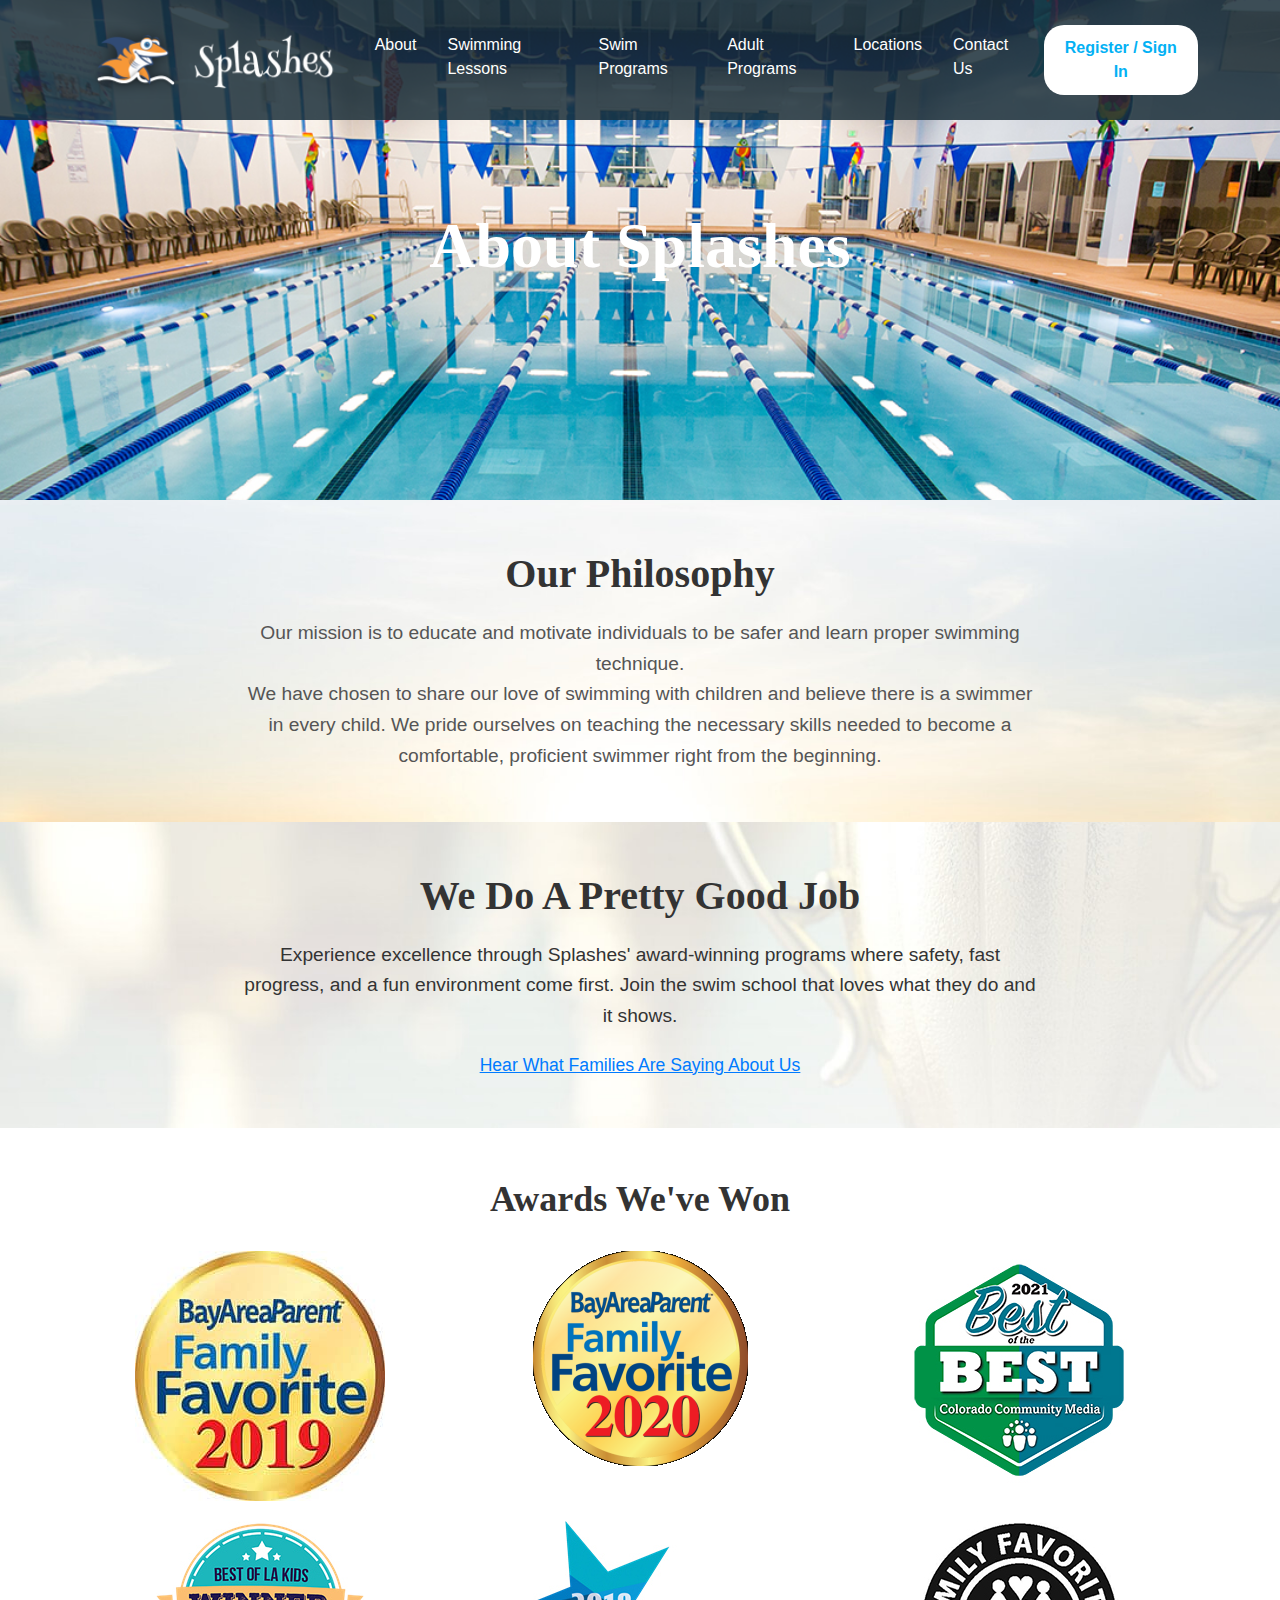
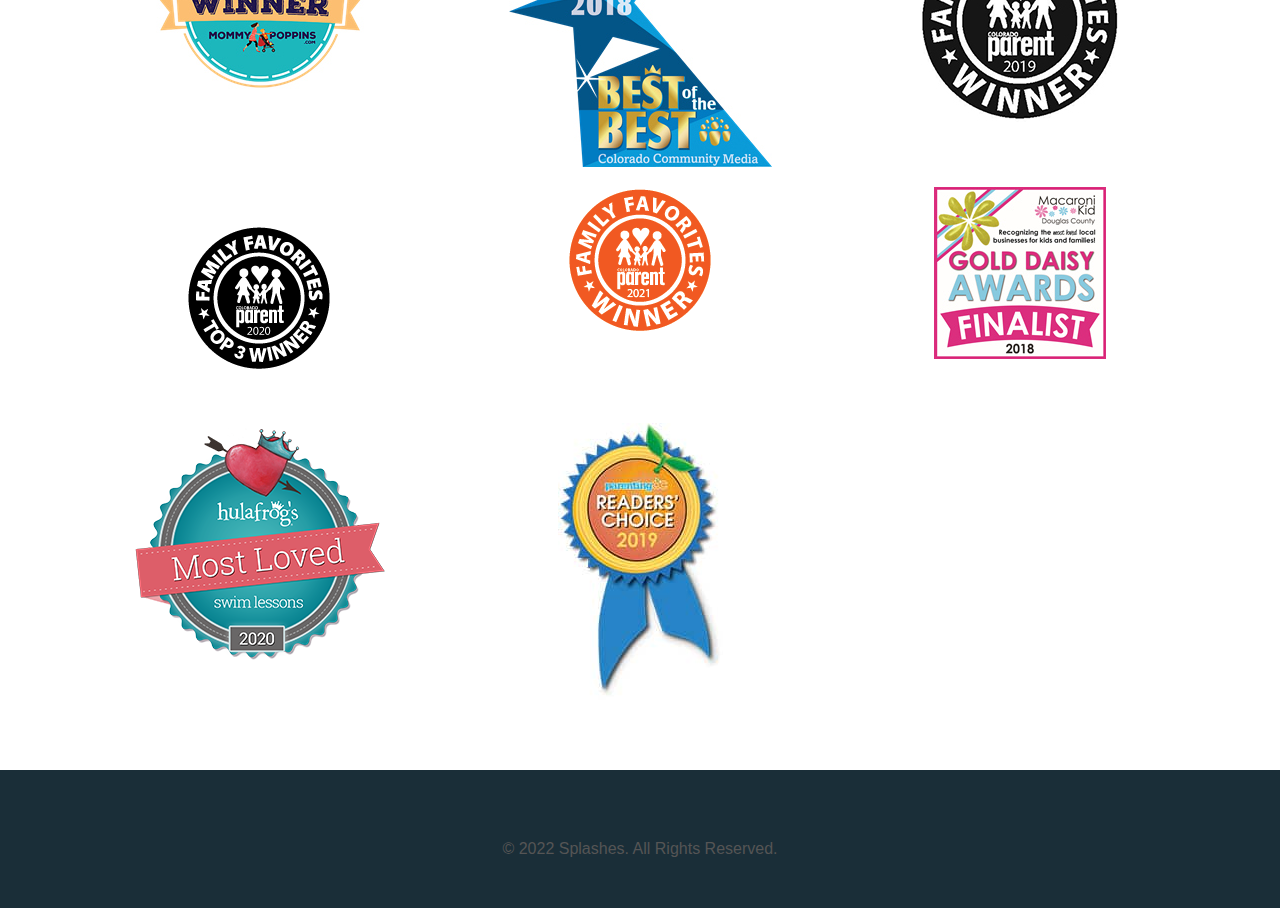
==== about.html @ c468d1c1 "about.html done - Priya" ====
<!DOCTYPE html>
<html lang="en">
<head>
    <meta charset="UTF-8">
    <meta name="viewport" content="width=device-width, initial-scale=1.0">
    <title>Splashes Swim School</title>
    <link href="https://cdn.jsdelivr.net/npm/bootstrap@5.1.3/dist/css/bootstrap.min.css" rel="stylesheet">
    <link href="style.css" rel="stylesheet">
</head>
<body>

    <!-- Navbar -->
    <nav class="navbar navbar-expand-lg navbar-dark">
        <div class="container">
            <a class="navbar-brand" href="#">
                <img src="images/logo-small.png" alt="Splashes Logo">
            </a>
            <button class="navbar-toggler" type="button" data-bs-toggle="collapse" data-bs-target="#navbarNav" aria-controls="navbarNav" aria-expanded="false" aria-label="Toggle navigation">
                <span class="navbar-toggler-icon"></span>
            </button>
            <div class="collapse navbar-collapse" id="navbarNav">
                <ul class="navbar-nav ms-auto">
                    <li class="nav-item">
                        <a class="nav-link" href="#">About</a>
                    </li>
                    <li class="nav-item">
                        <a class="nav-link" href="#">Swimming Lessons</a>
                    </li>
                    <li class="nav-item">
                        <a class="nav-link" href="#">Swim Programs</a>
                    </li>
                    <li class="nav-item">
                        <a class="nav-link" href="#">Adult Programs</a>
                    </li>
                    <li class="nav-item">
                        <a class="nav-link" href="#">Locations</a>
                    </li>
                    <li class="nav-item">
                        <a class="nav-link" href="#">Contact Us</a>
                    </li>
                    <li class="nav-item">
                        <a class="btn btn-register" href="#">Register / Sign In</a>
                    </li>
                </ul>
            </div>
        </div>
    </nav>

    <!-- About Section -->
 <!-- Hero Section -->
 <section class="hero-section">
    <div class="hero-image">
        <div class="hero-text">
            <h1>About Splashes</h1>
        </div>
    </div>
</section>

<!-- Philosophy Section -->
<section class="philosophy-section text-center">
    <div class="container">
        <h2>Our Philosophy</h2>
        <p>Our mission is to educate and motivate individuals to be safer and learn proper swimming technique.</p>
        <p>We have chosen to share our love of swimming with children and believe there is a swimmer in every child. We pride ourselves on teaching the necessary skills needed to become a comfortable, proficient swimmer right from the beginning.</p>
    </div>
</section>

<!-- Job Section -->
<section class="job-section text-center">
    <div class="container">
        <h2>We Do A Pretty Good Job</h2>
        <p>Experience excellence through Splashes' award-winning programs where safety, fast progress, and a fun environment come first. Join the swim school that loves what they do and it shows.</p>
        <a href="#" class="link">Hear What Families Are Saying About Us</a>
    </div>
</section>


<!-- Awards Section -->
<section class="awards-section">
    <div class="container">
        <h2 class="text-center">Awards We've Won</h2>
        <div class="row text-center">
            <!-- Award Image 1 -->
            <div class="col-md-4 col-sm-12">
                <img src="images/awards/bay-area-parent-2019.jpeg" alt="Award 1" class="img-fluid">
            </div>
            <!-- Award Image 2 -->
            <div class="col-md-4 col-sm-12">
                <img src="images/awards/bay-area-parent-gold2020.png" alt="Award 2" class="img-fluid">
            </div>
            <!-- Award Image 3 -->
            <div class="col-md-4 col-sm-12">
                <img src="images/awards/best-colorado-community-media-2021.jpeg" alt="Award 3" class="img-fluid">
            </div>
            <!-- Award Image 4 -->
            <div class="col-md-4 col-sm-12">
                <img src="images/awards/best-of-la-kids-winner.jpeg" alt="Award 4" class="img-fluid">
            </div>
            <!-- Award Image 5 -->
            <div class="col-md-4 col-sm-12">
                <img src="images/awards/best-of-the-best-2018.jpeg" alt="Award 5" class="img-fluid">
            </div>
            <!-- Award Image 6 -->
            <div class="col-md-4 col-sm-12">
                <img src="images/awards/colorado-parenting-family-fav2019.jpeg" alt="Award 6" class="img-fluid">
            </div>
            <!-- Award Image 7 -->
            <div class="col-md-4 col-sm-12">
                <img src="images/awards/colorado-parenting-family-fav2020.png" alt="Award 7" class="img-fluid">
            </div>
            <!-- Award Image 8 -->
            <div class="col-md-4 col-sm-12">
                <img src="images/awards/colorado-parenting-family-fav2021.png" alt="Award 8" class="img-fluid">
            </div>
            <!-- Award Image 9 -->
            <div class="col-md-4 col-sm-12">
                <img src="images/awards/gold-daisy-award-finalist-2018.jpeg" alt="Award 9" class="img-fluid">
            </div>
            <!-- Award Image 10 -->
            <div class="col-md-4 col-sm-12">
                <img src="images/awards/mla-swim-lessons-winner-2020-250x250.png" alt="Award 10" class="img-fluid">
            </div>
            <!-- Award Image 11 -->
            <div class="col-md-4 col-sm-12">
                <img src="images/awards/website-parenting-oc-2019.jpeg" alt="Award 11" class="img-fluid">
            </div>
        </div>
    </div>
</section>

    <!-- Footer -->
    <footer class="footer">
        <div class="container text-center">
            <div class="social-icons">
                <a href="#"><i class="fab fa-facebook"></i></a>
                <a href="#"><i class="fab fa-twitter"></i></a>
                <a href="#"><i class="fab fa-instagram"></i></a>
            </div>
            <p>© 2022 Splashes. All Rights Reserved.</p>
        </div>
    </footer>

    <script src="https://code.jquery.com/jquery-3.6.0.min.js"></script>
    <script src="https://stackpath.bootstrapcdn.com/bootstrap/4.3.1/js/bootstrap.bundle.min.js"></script>
    <script src="https://cdn.jsdelivr.net/npm/bootstrap@5.1.3/dist/js/bootstrap.bundle.min.js"></script>
</body>
</html>
---- style.css ----
/* Custom Style from the UI Style Guide */
body {
    font-family: 'Open Sans', sans-serif;
    background-color: white;
}

.navbar {
    background-color: rgba(26, 46, 56, 0.85); /* Transparent effect */
    z-index: 10;
    padding: 15px;
    position: absolute; /* Make navbar appear over the hero image */
    width: 100%;
    top: 0;
}

.navbar-brand img {
    max-height: 80px;
}

.navbar-nav .nav-link {
    color: white !important;
    font-weight: 500;
    margin-right: 15px;
}

.navbar-nav .nav-link:hover {
    color: #03B1F4 !important; /* Matches button hover color */
}

.btn-register {
    background-color: white;
    color: #03B1F4;
    border-radius: 20px;
    font-weight: 600;
    padding: 10px 20px;
}

.btn-register:hover {
    background-color: #03B1F4;
    color: white;
}

.btn-primary:hover {
    background-color: #03B1F4;
    color: white;
}

.hero {
    background: url('images/home.jpeg') no-repeat center center;
    background-size: cover;
    color: white;
    height: 100vh; /* Full-screen hero section */
    padding: 150px 0;
    text-align: center;
    position: relative;
}

.hero h1 {
    margin-top: 20%;
    font-family: 'Bodoni Moda', serif;
    font-size: 4rem;
    font-weight: bold;
    text-shadow: 2px 2px 5px rgba(0, 0, 0, 0.7);
}

.hero .btn {
    margin: 20px;
    border-radius: 30px;
    font-size: 1.2rem;
    padding: 10px 30px;
}

.btn-primary {
    background-color: white;
    color: #03B1F4; /* Light blue text */
    transition: background-color 0.3s ease, color 0.3s ease;
    border: 0;
}

.features-section {
    margin-top: 5%;
    background: url('images/home-hands-on-teaching.jpeg') no-repeat center center; /* Add your image path here */
    background-size: cover; /* Ensures the image covers the entire section */
    padding: 100px 0; /* Adjust padding as needed for spacing */
    position: relative;
}

.text-overlay {
    padding: 40px;
    max-width: 800px; /* Limit the width of the text section */
    margin: 0 auto; /* Center the text block horizontally */
    border-radius: 10px; /* Optional: adds rounded corners to the text background */
}

.text-overlay h2 {
    font-family: 'Bodoni Moda', serif;
    font-size: 48px;
    font-weight: bold;
    margin-bottom: 20px;
}

.locations-section h2 {
    margin-top: 20%;
}

.text-overlay h3 {
    font-family: 'Bodoni Moda', serif;
    font-size: 30px;
    font-weight: bold;
    margin-bottom: 20px;
}

.text-overlay ul {
    list-style-type: none;
    padding-left: 0;
    margin-bottom: 20px;
}

.text-overlay ul li {
    margin-bottom: 10px;
}

.text-overlay ul li a {
    color: #03B1F4; /* Light blue link color */
    text-decoration: underline;
}

.btn-primary {
    background-color: #03B1F4;
    color: white;
    border: none;
    border-radius: 20px;
    padding: 10px 20px;
}

.btn-primary:hover {
    background-color: #0278D4;
}


.locations-section {
    position: relative;
    width: 100%;
    height: 700px; /* Adjust as needed */
    background: url('images/home-our-locations-bg.jpeg') no-repeat center center; /* Pool image as background */
    background-size: cover;
    color: white
}

/* Map overlay */
.map-overlay {
    position: absolute;
    width: 100%;
    top: 0;
    left: 35%;
    bottom: 0;
    background: url('images/home-our-locations-map.png') no-repeat center center; /* Map image as overlay */
    background-size: contain;
    z-index: 1; /* Ensure the map is above the pool image */
}

.awards-section {
    padding: 50px 0;
}

.awards-section h2 {
    font-family: 'Bodoni Moda', serif;
    font-size: 36px;
    margin-bottom: 30px;
}

.awards-section .img-fluid {
    max-width: 100%;
    height: auto;
    margin-bottom: 20px;
}

.footer {
    background-color: #1A2E38;
    color: white;
    padding: 30px 0;
}

.social-icons a {
    color: white;
    margin: 0 10px;
    font-size: 24px;
}

.text-align {
    position: absolute;
    text-align: center;
}

.register-section {
     margin-top: 2%;
}

.register-section .container {
    flex-direction: column;
    align-items: center;
    margin-right: 15%;
}

/* Hamburger Menu */
@media (max-width: 768px) {

    .features-section {
        background: white; /* Change to white background */
    }

    .text-overlay {
        max-width: 100%; /* Allow the text overlay to take full width on smaller screens */
        padding: 20px;
    }

    .text-overlay h2 {
        font-size: 36px;
    }
    .hero h1 {
        font-size: 2.5rem; /* Scale down the font size */        
        line-height: 1.2; /* Ensure line-height keeps text within the section */
    }
    .map-overlay {
        display: none; /* Hides the map image */
    }
}

@media (min-width: 768px) {
    .register-section {
        margin-left: 10%;
        margin-top: 2%;
    }
    .text-overlay {
        margin-right: 60%;
    }
}


/*About*/
body {
    font-family: 'Arial', sans-serif;
    margin: 0;
    padding: 0;
    box-sizing: border-box;
}

h1, h2 {
    font-family: 'Georgia', serif;
    font-weight: bold;
    color: #333;
}

p {
    color: #555;
    line-height: 1.6;
}

a {
    color: #007bff;
    text-decoration: none;
}

a:hover {
    text-decoration: underline;
}

/* Hero Section */
.hero-section {
    position: relative;
}

.hero-image {
    background-image: url('images/about-us-hero.jpeg'); /* Replace with the image of the pool */
    height: 500px;
    background-position: center;
    background-size: cover;
    position: relative;
}

.hero-text {
    position: absolute;
    top: 50%;
    left: 50%;
    transform: translate(-50%, -50%);
    color: white;
    text-align: center;
}

.hero-text h1 {
    font-size: 4rem;
    font-weight: bold;
    color: white;
}

/* Philosophy Section */
.philosophy-section {
    /*background: linear-gradient(to bottom, rgba(255,255,255,0), rgba(255,255,255,1)), url('images/about-our-philosophy-bg.jpeg');*/
    background:url('images/about-our-philosophy-bg.jpeg');
    background-size: cover;
    background-position: center;
    padding: 50px 20px;
}

.philosophy-section h2 {
    font-size: 2.5rem;
    margin-bottom: 20px;
}

.philosophy-section p {
    font-size: 1.2rem;
    max-width: 800px;
    margin: 0 auto;
}

/* Job Section */
.job-section {
    background: url('images/about-we-do-a-pretty-good-job-bg.jpeg');
    background-size: cover;
    background-position: center;
    padding: 50px 20px;
}

.job-section h2 {
    font-size: 2.5rem;
    margin-bottom: 20px;
}

.job-section p {
    font-size: 1.2rem;
    max-width: 800px;
    margin: 0 auto;
    color: #333;
}

.job-section .link {
    display: inline-block;
    margin-top: 20px;
    font-size: 1.1rem;
    color: #007bff;
    text-decoration: underline;
}

.job-section .link:hover {
    text-decoration: underline;
}
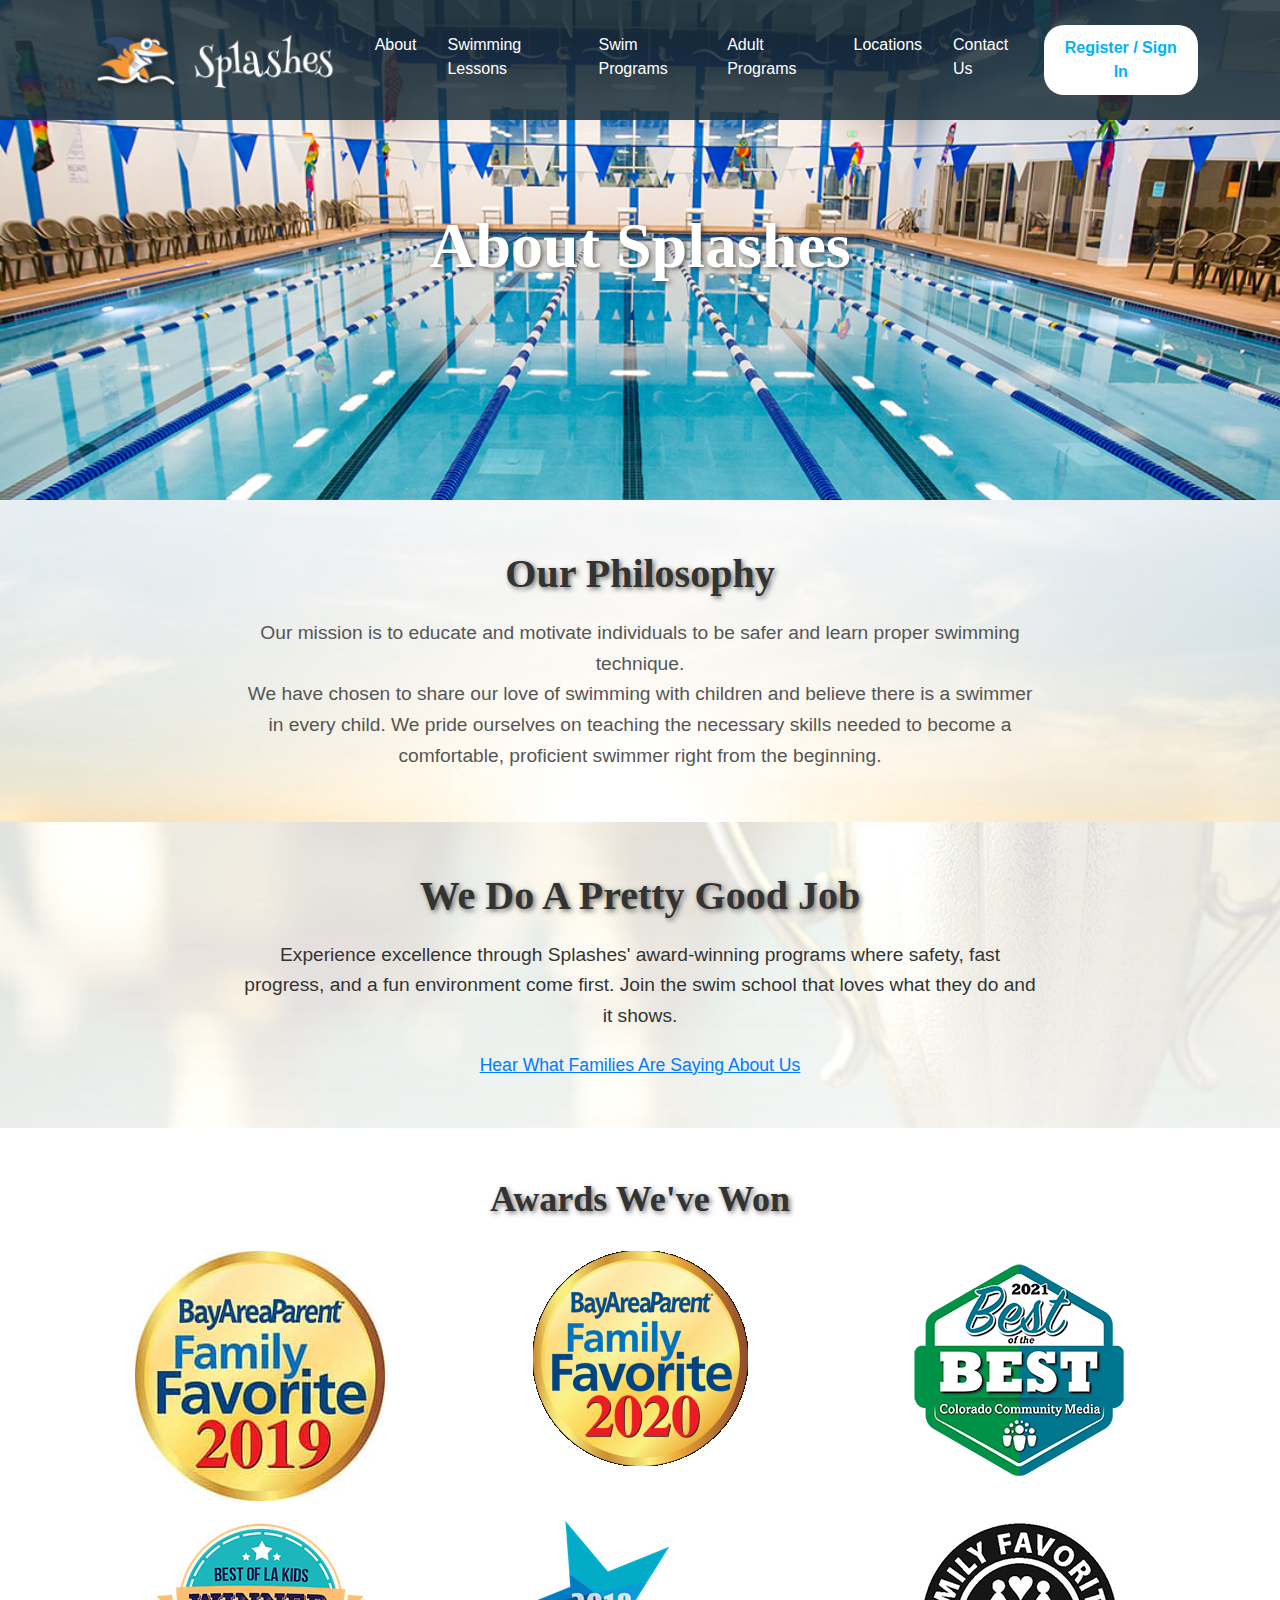
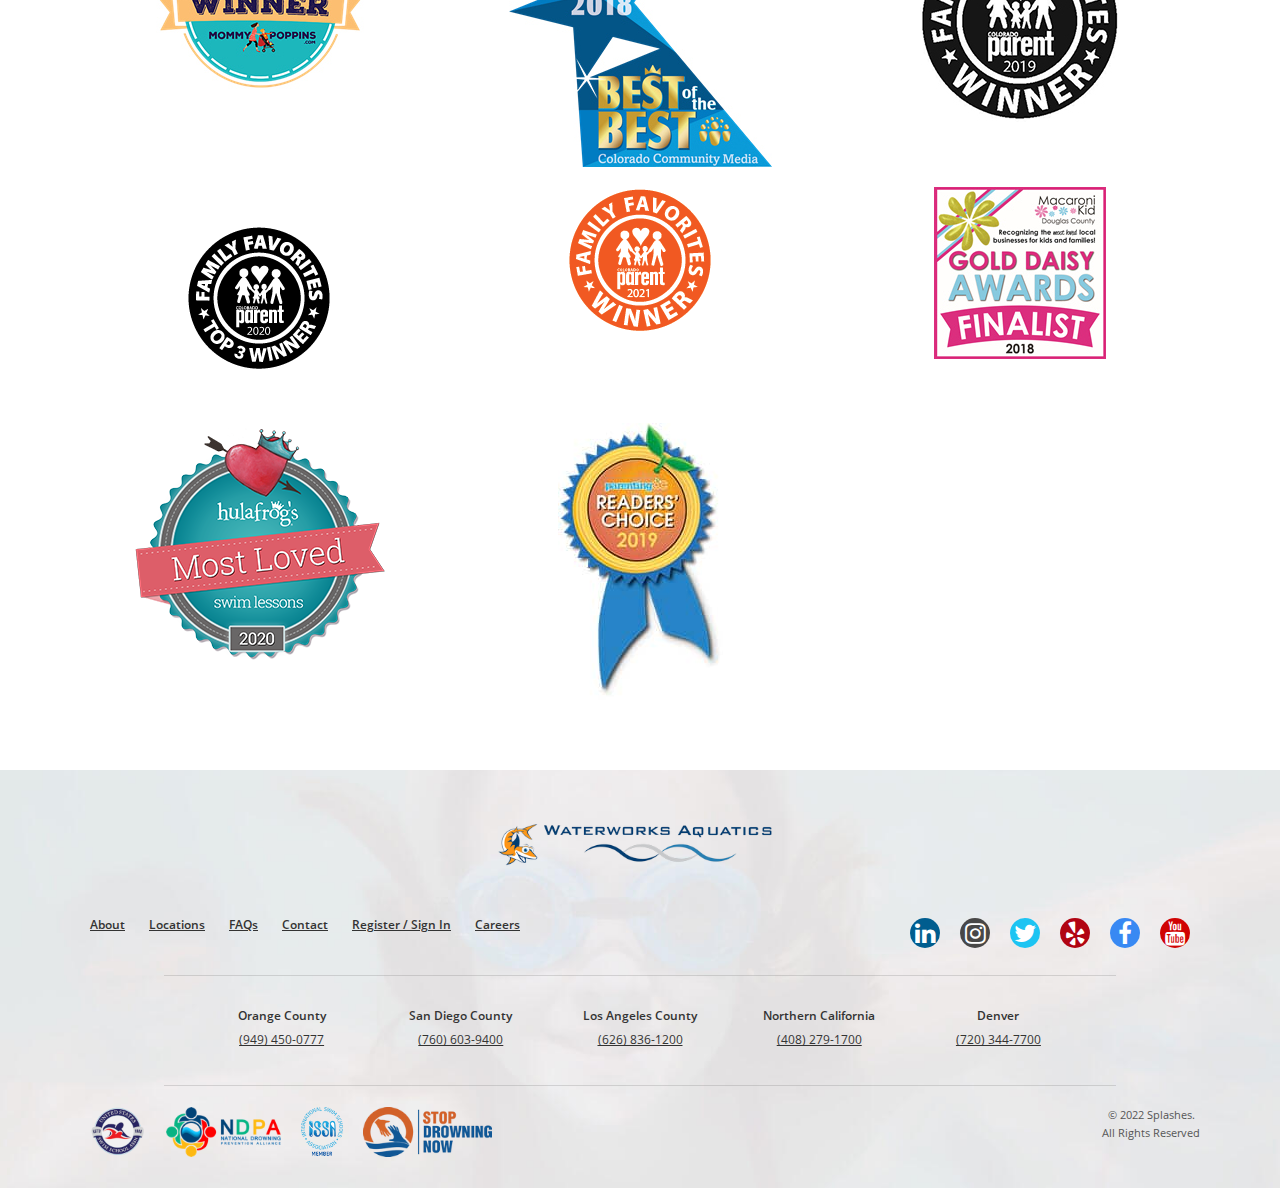
==== commit 24fc2292: "What I added: 1. footer has been done. 2." ====
--- a/about.html
+++ b/about.html
@@ -5,6 +5,7 @@
     <meta name="viewport" content="width=device-width, initial-scale=1.0">
     <title>Splashes Swim School</title>
     <link href="https://cdn.jsdelivr.net/npm/bootstrap@5.1.3/dist/css/bootstrap.min.css" rel="stylesheet">
+    <link rel="stylesheet" href="https://cdnjs.cloudflare.com/ajax/libs/font-awesome/4.7.0/css/font-awesome.min.css">
     <link href="style.css" rel="stylesheet">
 </head>
 <body>
@@ -12,7 +13,7 @@
     <!-- Navbar -->
     <nav class="navbar navbar-expand-lg navbar-dark">
         <div class="container">
-            <a class="navbar-brand" href="#">
+            <a class="navbar-brand" href="index.html">
                 <img src="images/logo-small.png" alt="Splashes Logo">
             </a>
             <button class="navbar-toggler" type="button" data-bs-toggle="collapse" data-bs-target="#navbarNav" aria-controls="navbarNav" aria-expanded="false" aria-label="Toggle navigation">
@@ -21,25 +22,25 @@
             <div class="collapse navbar-collapse" id="navbarNav">
                 <ul class="navbar-nav ms-auto">
                     <li class="nav-item">
-                        <a class="nav-link" href="#">About</a>
+                        <a class="nav-link" href="about.html">About</a>
                     </li>
                     <li class="nav-item">
                         <a class="nav-link" href="#">Swimming Lessons</a>
                     </li>
                     <li class="nav-item">
-                        <a class="nav-link" href="#">Swim Programs</a>
-                    </li>
-                    <li class="nav-item">
-                        <a class="nav-link" href="#">Adult Programs</a>
+                        <a class="nav-link" href="swimprograms.html">Swim Programs</a>
+                    </li>
+                    <li class="nav-item">
+                        <a class="nav-link" href="adultprograms.html">Adult Programs</a>
                     </li>
                     <li class="nav-item">
                         <a class="nav-link" href="#">Locations</a>
                     </li>
                     <li class="nav-item">
-                        <a class="nav-link" href="#">Contact Us</a>
-                    </li>
-                    <li class="nav-item">
-                        <a class="btn btn-register" href="#">Register / Sign In</a>
+                        <a class="nav-link" href="contactus.html">Contact Us</a>
+                    </li>
+                    <li class="nav-item">
+                        <a class="btn btn-register" href="signin.html">Register / Sign In</a>
                     </li>
                 </ul>
             </div>
@@ -129,15 +130,78 @@
 </section>
 
     <!-- Footer -->
+    <!-- Footer -->
     <footer class="footer">
-        <div class="container text-center">
-            <div class="social-icons">
-                <a href="#"><i class="fab fa-facebook"></i></a>
-                <a href="#"><i class="fab fa-twitter"></i></a>
-                <a href="#"><i class="fab fa-instagram"></i></a>
-            </div>
-            <p>© 2022 Splashes. All Rights Reserved.</p>
-        </div>
+
+        <div class="footer-content">
+            <div class="logo-container">
+                <img src="images/footer-logo-wave-small.png" alt="Splashes logo" class="footer-logo">
+            </div>
+            
+            <div class="nav-social-container">
+                <nav class="footer-nav">
+                    <a href="about.html">About</a>
+                    <a href="#">Locations</a>
+                    <a href="#">FAQs</a>
+                    <a href="contactus.html">Contact</a>
+                    <a href="signin.html">Register / Sign In</a>
+                    <a href="#">Careers</a>
+                </nav>
+                
+                <div class="social-icons">
+                    <a href="#" class="social-icon linkedin"><i class="fa fa-linkedin"></i></a>
+                    <a href="#" class="social-icon instagram"><i class="fa fa-instagram"></i></a>
+                    <a href="#" class="social-icon twitter"><i class="fa fa-twitter"></i></a>
+                    <a href="#" class="social-icon yelp"><i class="fa fa-yelp"></i></a>
+                    <a href="#" class="social-icon facebook"><i class="fa fa-facebook"></i></a>
+                    <a href="#" class="social-icon youtube"><i class="fa fa-youtube"></i></a>
+                </div>
+            </div>
+            
+            <hr class="divider">
+    
+            <div class="locations-wrapper">
+                <div class="locations">
+                    <div class="location">
+                        <p class="loca">Orange County</p>
+                        <p class="cellNum">(949) 450-0777</p>
+                    </div>
+                    <div class="location">
+                        <p class="loca">San Diego County</p>
+                        <p class="cellNum">(760) 603-9400</p>
+                    </div>
+                    <div class="location">
+                        <p class="loca">Los Angeles County</p>
+                        <p class="cellNum">(626) 836-1200</p>
+                    </div>
+                    <div class="location">
+                        <p class="loca">Northern California</p>
+                        <p class="cellNum">(408) 279-1700</p>
+                    </div>
+                    <div class="location">
+                        <p class="loca">Denver</p>
+                        <p class="cellNum">(720) 344-7700</p>
+                    </div>
+                </div>
+            </div>
+            
+            <hr class="divider">
+    
+            <div class="sponsors-copyright-container">
+                <div class="sponsors">
+                    <img src="images/sponsors/footer-usssa-logo-2.png" alt="sponsor 1">
+                    <img src="images/sponsors/footer-ndpa-logo.png" alt="sponsor 2">
+                    <img src="images/sponsors/footer-member-issa-logo.png" alt="sponsor 3">
+                    <img src="images/sponsors/footer-stop-drowning-now-logo.png" alt="sponsor 4">
+                </div>
+                
+                <div class="copyright">
+                    <p>&copy; 2022 Splashes. <br>All Rights Reserved</p>
+                </div>
+            </div>
+    
+        </div>
+    
     </footer>
 
     <script src="https://code.jquery.com/jquery-3.6.0.min.js"></script>
--- a/style.css
+++ b/style.css
@@ -79,7 +79,7 @@
 
 .features-section {
     margin-top: 5%;
-    background: url('images/home-hands-on-teaching.jpeg') no-repeat center center; /* Add your image path here */
+    background: url('images/home-hands-on-teaching.jpeg') no-repeat center center;
     background-size: cover; /* Ensures the image covers the entire section */
     padding: 100px 0; /* Adjust padding as needed for spacing */
     position: relative;
@@ -249,6 +249,7 @@
     font-family: 'Georgia', serif;
     font-weight: bold;
     color: #333;
+    text-shadow: 2px 2px 5px rgba(53, 53, 53, 0.7);
 }
 
 p {
@@ -271,7 +272,7 @@
 }
 
 .hero-image {
-    background-image: url('images/about-us-hero.jpeg'); /* Replace with the image of the pool */
+    background-image: url('images/about-us-hero.jpeg'); 
     height: 500px;
     background-position: center;
     background-size: cover;
@@ -344,3 +345,390 @@
 .job-section .link:hover {
     text-decoration: underline;
 }
+
+/* Adult Programs Section */
+.lapswimming-image {
+    background-image: url('images/lap-swimming.jpeg'); 
+    height: 500px;
+    background-position: center;
+    background-size: cover;
+    position: relative;
+}
+
+.title-section h1 {
+    font-size: 2.0rem;
+    font-weight: bold;
+    text-align: center;
+    margin-bottom: 40px;
+}
+
+.title-section p {
+    width: 75%; 
+    margin: 0 auto; 
+    padding: 0 10px; 
+    text-align: left; 
+    margin-bottom: 20px; 
+}
+
+.title-section h3 {
+    font-size: 1.0rem; 
+    font-weight: bold;
+    width: 75%;
+    margin-left: 13.1%;
+}
+
+.title-section ul {
+    list-style-type: none;
+    padding: 0;
+    margin: 20px auto; 
+    padding-left: 5px; 
+    margin-left: 13%;
+    margin-top: 0;
+}
+
+.title-section ul li {
+    margin: 10px 0; 
+}
+
+.title-section ul li a {
+    text-decoration: underline; 
+    color: #2097d3;
+}
+
+/* Swim Programs */
+.swimprograms-image {
+    background-image: url('images/summer-swim-camps.jpeg'); 
+    height: 500px;
+    background-position: center;
+    background-size: cover;
+    position: relative;
+}
+
+.swimprograms-section h1 {
+    font-size: 2.0rem;
+    font-weight: bold;
+    text-align: center;
+    margin-bottom: 40px;
+}
+
+.swimprograms-section p {
+    width: 75%; 
+    margin: 0 auto; 
+    padding: 0 10px; 
+    text-align: left; 
+    margin-bottom: 20px; 
+}
+
+.swimprograms-section h3 {
+    font-size: 1.0rem; 
+    font-weight: bold;
+    width: 75%;
+    margin-left: 13.1%;
+}
+
+.swimprograms-section ul {
+    list-style-type: none;
+    padding: 0;
+    margin: 20px auto; 
+    padding-left: 5px; 
+    margin-left: 13%;
+    margin-top: 2%;
+}
+
+.swimprograms-section ul li {
+    margin: 10px 0; 
+}
+
+.swimprograms-section ul li a {
+    text-decoration: underline; 
+    color: #2097d3;
+}
+
+/* Contact Us */
+.contactus-image {
+    background-image: url('images/contact-hero.jpeg'); 
+    height: 500px;
+    background-position: center;
+    background-size: cover;
+    position: relative;
+}
+
+.contactus-section {
+    display: flex;
+    justify-content: center;
+    align-items: center;     
+    padding-top: 3%;
+}
+
+.contactus-section p {
+    font-size: 1.0rem;
+    max-width: 550px;
+    text-align: center;      
+    margin: 0 auto;   
+    margin-bottom: 70px;    
+}
+
+/* CSS for the Contact Page Icons */
+.icon-grid {
+    display: grid;
+    grid-template-columns: repeat(4, 1fr); /* Adjust number of columns */
+    gap: 25px; /* Reduced gap slightly */
+    padding: 20px;
+    text-align: center;
+}
+
+.icon-card {
+    padding: 5px;
+    border: 1px solid #ddd;
+    border-radius: 0; 
+    transition: transform 0.3s ease;
+}
+
+.icon-card:hover {
+    transform: scale(1.05);
+    box-shadow: 0 0 15px rgba(0, 0, 0, 0.2);
+}
+
+/* Ensuring images are square-shaped */
+.icon-card img {
+    width: 100%;
+    aspect-ratio: 1 / 1; /* Ensures a square aspect ratio */
+    object-fit: cover; /* Ensures image fits without distortion */
+    margin-bottom: 10px;
+}
+
+.icon-card a {
+    display: block;
+    font-size: 16px;
+    text-decoration: underline; 
+    color: #2097d3;
+}
+
+/* Responsive Design */
+@media (max-width: 768px) {
+    .icon-grid {
+        grid-template-columns: repeat(2, 1fr); 
+    }
+    .footer-content {
+        padding: 0 20px;
+    }
+
+    .nav-social-container {
+        flex-direction: column;
+        align-items: center;
+    }
+
+    .footer-nav {
+        margin-bottom: 20px;
+    }
+
+    .social-icons {
+        margin-top: 20px;
+    }
+
+    .locations {
+        flex-direction: column;
+        align-items: center;
+    }
+
+    .location {
+        width: 100%;
+        margin: 10px 0;
+    }
+
+    .sponsors-copyright-container {
+        flex-direction: column;
+        align-items: center;
+    }
+
+    .sponsors {
+        flex-wrap: wrap;
+        justify-content: center;
+        margin-bottom: 20px;
+    }
+
+    .sponsors img {
+        margin: 10px;
+    }
+
+    .copyright {
+        text-align: center;
+    }
+}
+
+@media (max-width: 480px) {
+    .icon-grid {
+        grid-template-columns: repeat(1, 1fr); 
+    }
+    .footer-logo {
+        width: 250px;
+    }
+
+    .footer-nav {
+        flex-direction: column;
+    }
+
+    .footer-nav a {
+        margin: 5px 0;
+    }
+
+    .social-icons {
+        flex-wrap: wrap;
+        justify-content: center;
+    }
+
+    .social-icon {
+        margin: 5px;
+    }
+}
+
+
+/*Footer*/
+@font-face {
+    font-family: 'open-sans semibold';
+    src: url('Fonts/open-sans/OpenSans-Semibold.ttf') format('truetype'),
+}
+
+@font-face {
+    font-family: 'open-sans regular';
+    src: url('Fonts/open-sans/OpenSans-Regular.ttf') format('truetype'),
+}
+
+.footer-content {
+    font-family: 'open-sans semibold', sans-serif;
+}
+.footer{
+    background-image: url('images/footer-bg.jpeg');
+    background-size: cover; 
+    background-repeat: no-repeat;
+    background-position: center;
+    text-align: center;
+}
+
+.logo-container{
+    display: flex;
+    justify-content: center; 
+    align-items: center;
+    margin-top: 20px;
+}
+
+.footer-content {
+    max-width: 1200px;
+    margin: 0 auto;
+    text-align: center;
+    padding: 0 40px;
+}
+
+.footer-logo {
+    width: 300px; 
+    height: auto; 
+    padding-bottom: 40px;
+}
+
+.nav-social-container {
+    display: flex;
+    justify-content: space-between;
+    align-items: center;
+    margin-bottom: 20px;
+
+}
+
+.footer-nav {
+    margin-bottom: 20px;
+}
+
+.footer-nav a {
+    color: #333;
+    text-decoration: underline;
+    margin: 0 10px;
+    font-weight: bold;
+    font-size: 12px;
+}
+
+.social-icons {
+    display: flex;
+    gap: 0px;
+}
+
+.social-icon {
+    display: flex;
+    justify-content: center;
+    align-items: center;
+    width: 30px; /* 稍微减小图标的大小 */
+    height: 30px;
+    border-radius: 50%;
+    color: white;
+    font-size: 16px;
+}
+
+.linkedin { background-color: #005d8f; }
+.instagram { background-color: #484747; }
+.twitter { background-color: #1dc4f2; }
+.yelp { background-color: #b10513; }
+.facebook { background-color: #3889f3; }
+.youtube { background-color: #d00303; }
+
+.divider {
+    border: 0;
+    border-top: 1.5px solid #767676;
+    margin: 20px auto;
+    width: 85%; 
+}
+
+.locations-wrapper {
+    width: 80%;
+    max-width: 960px;
+    margin: 0 auto;
+}
+
+.locations {
+    display: flex;
+    justify-content: space-between;
+    flex-wrap: wrap;
+    margin-bottom: 20px 0;
+}
+
+.location {
+    flex: 1 1 18%;
+    margin: 10px 0;
+    text-align: center;
+    min-width: 150px;
+}
+
+.location .loca {
+    color: #333;
+    margin-bottom: 5px;
+    font-weight: bold;
+    font-size:12px;
+}
+
+.location .cellNum{
+    color: #333;
+    margin-bottom: 5px;
+    text-decoration: underline;
+    font-family: open-sans regular;
+    font-size:12px;
+}
+
+.sponsors-copyright-container {
+    display: flex;
+    justify-content: space-between;
+    align-items: center;
+    margin-top: 20px;
+}
+
+.sponsors {
+    display: flex;
+    align-items: center;
+}
+
+.sponsors img {
+    max-height: 50px;
+    margin: 0 10px;
+}
+
+.copyright {
+    font-size: 0.7em;
+    color: #666;
+    font-family: open-sans regular;
+}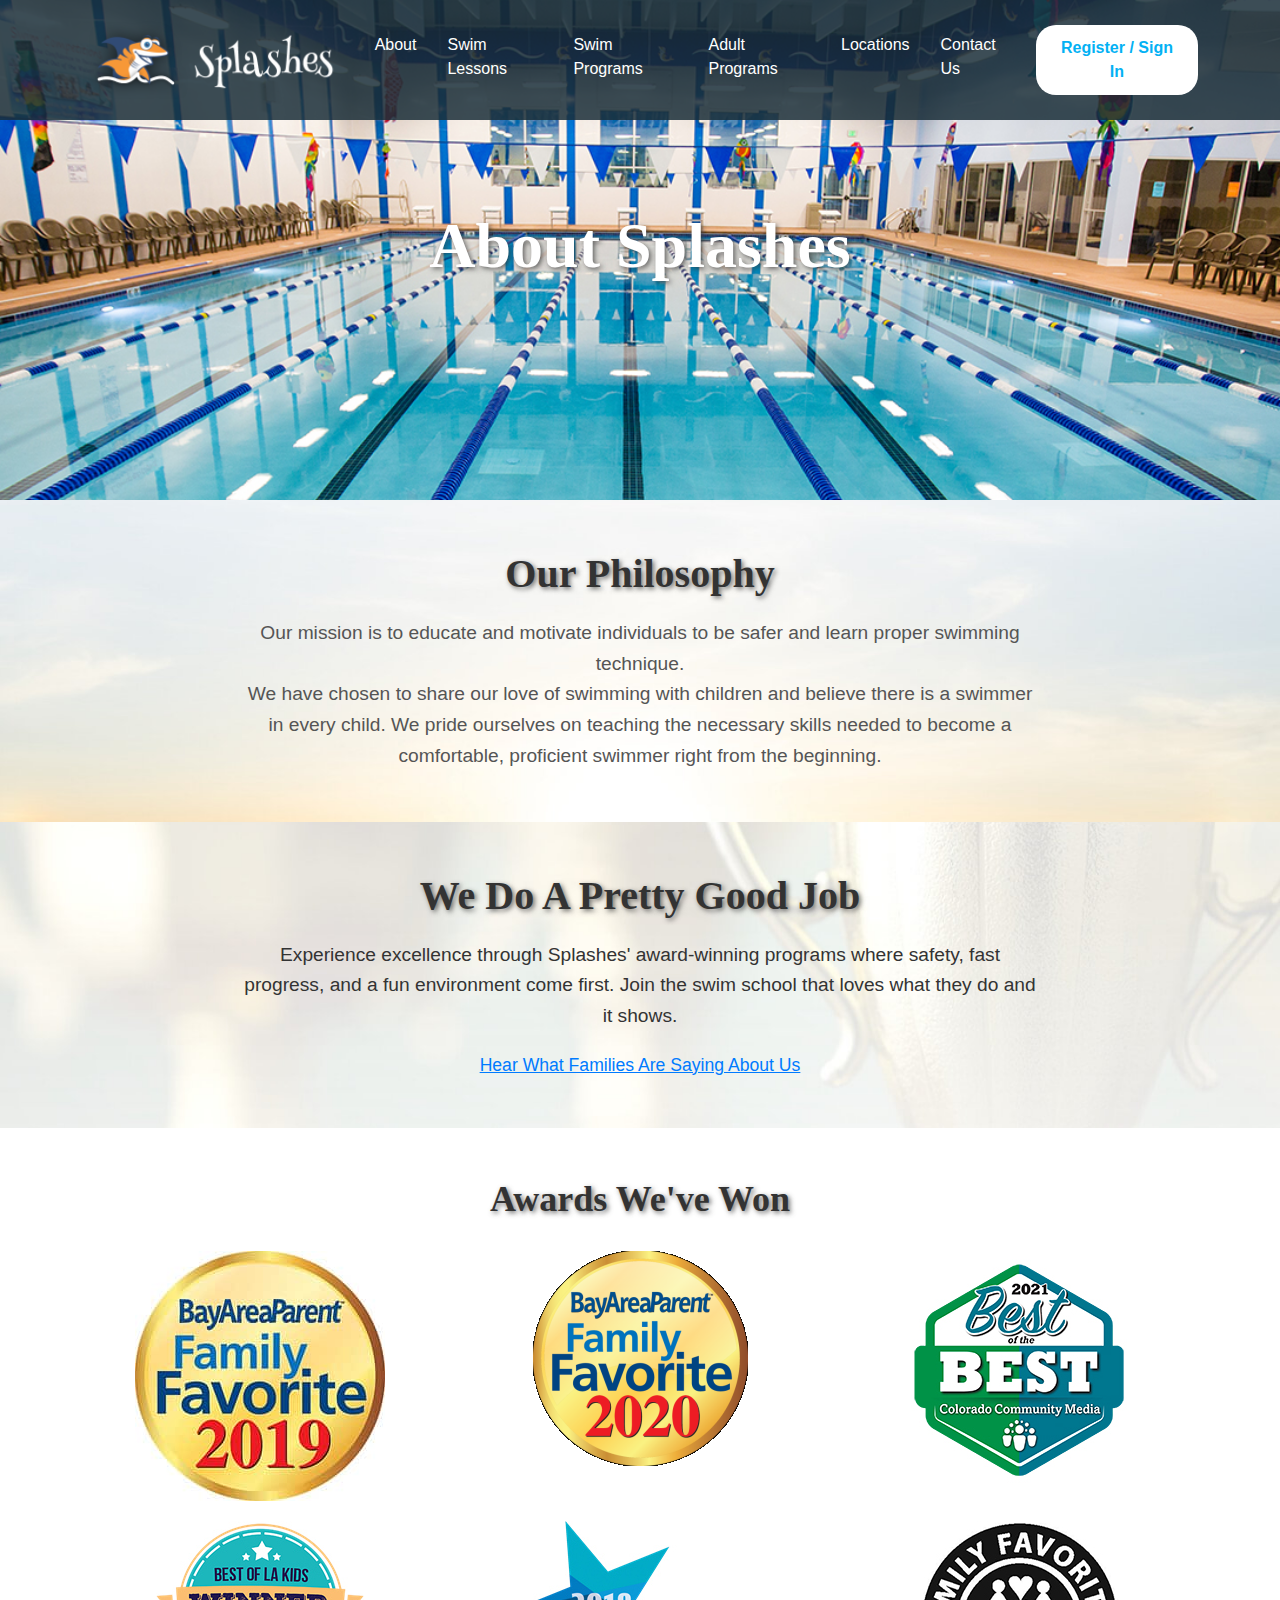
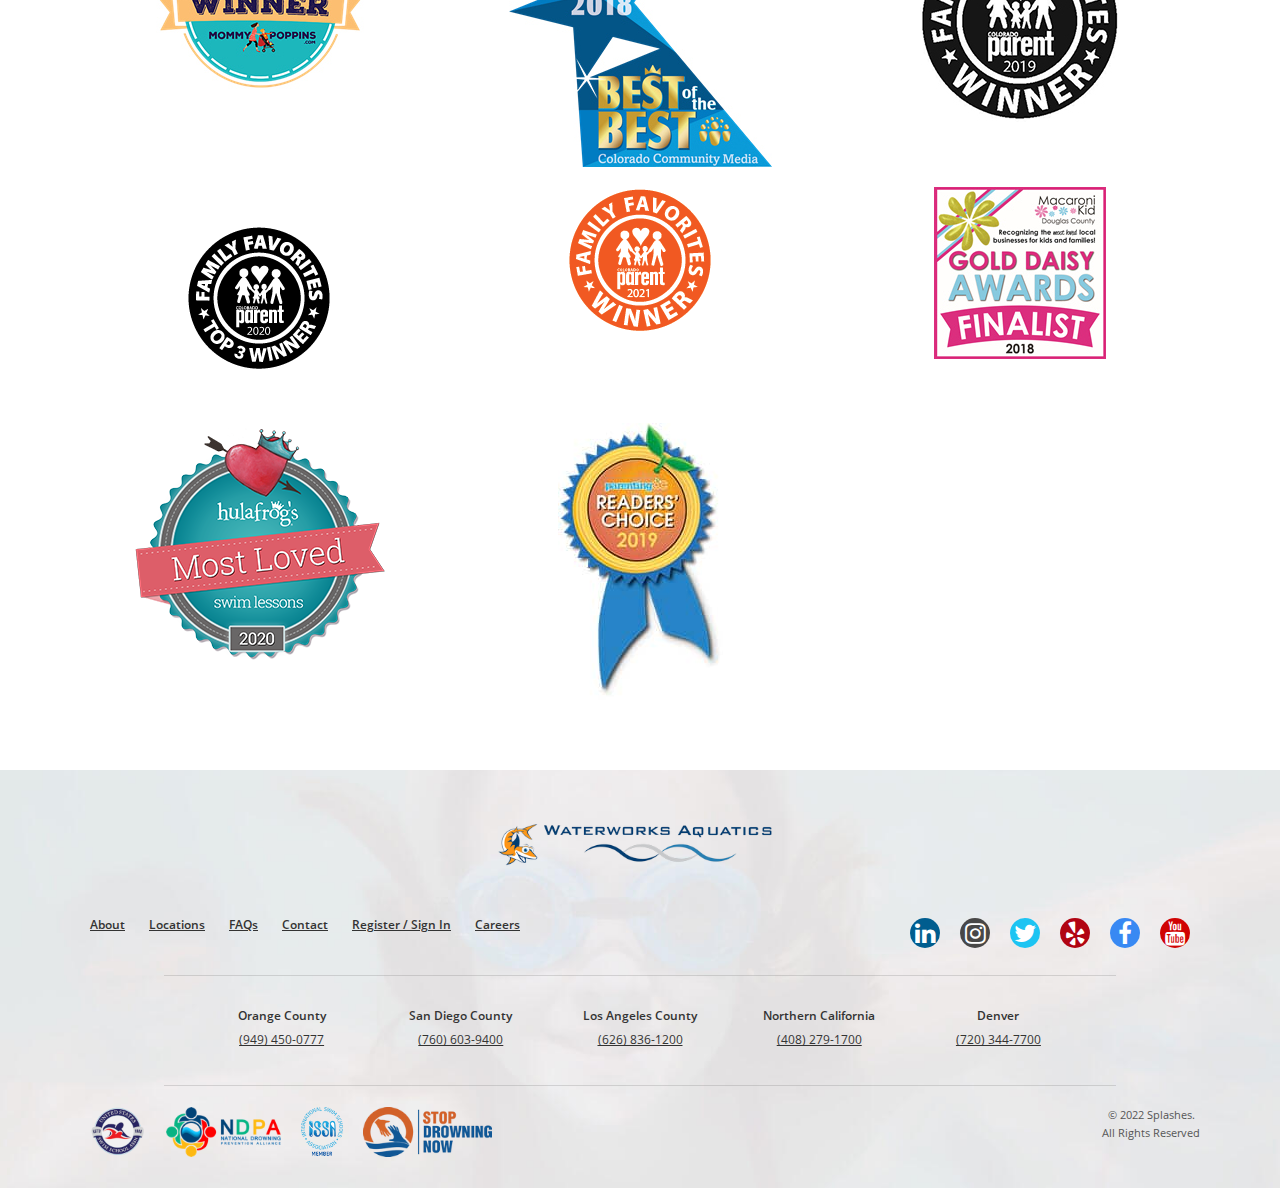
==== commit e64f14c8: "Project" ====
--- a/about.html
+++ b/about.html
@@ -25,7 +25,7 @@
                         <a class="nav-link" href="about.html">About</a>
                     </li>
                     <li class="nav-item">
-                        <a class="nav-link" href="#">Swimming Lessons</a>
+                        <a class="nav-link" href="swimlessons.html">Swim Lessons</a>
                     </li>
                     <li class="nav-item">
                         <a class="nav-link" href="swimprograms.html">Swim Programs</a>
@@ -34,7 +34,7 @@
                         <a class="nav-link" href="adultprograms.html">Adult Programs</a>
                     </li>
                     <li class="nav-item">
-                        <a class="nav-link" href="#">Locations</a>
+                        <a class="nav-link" href="locations.html">Locations</a>
                     </li>
                     <li class="nav-item">
                         <a class="nav-link" href="contactus.html">Contact Us</a>
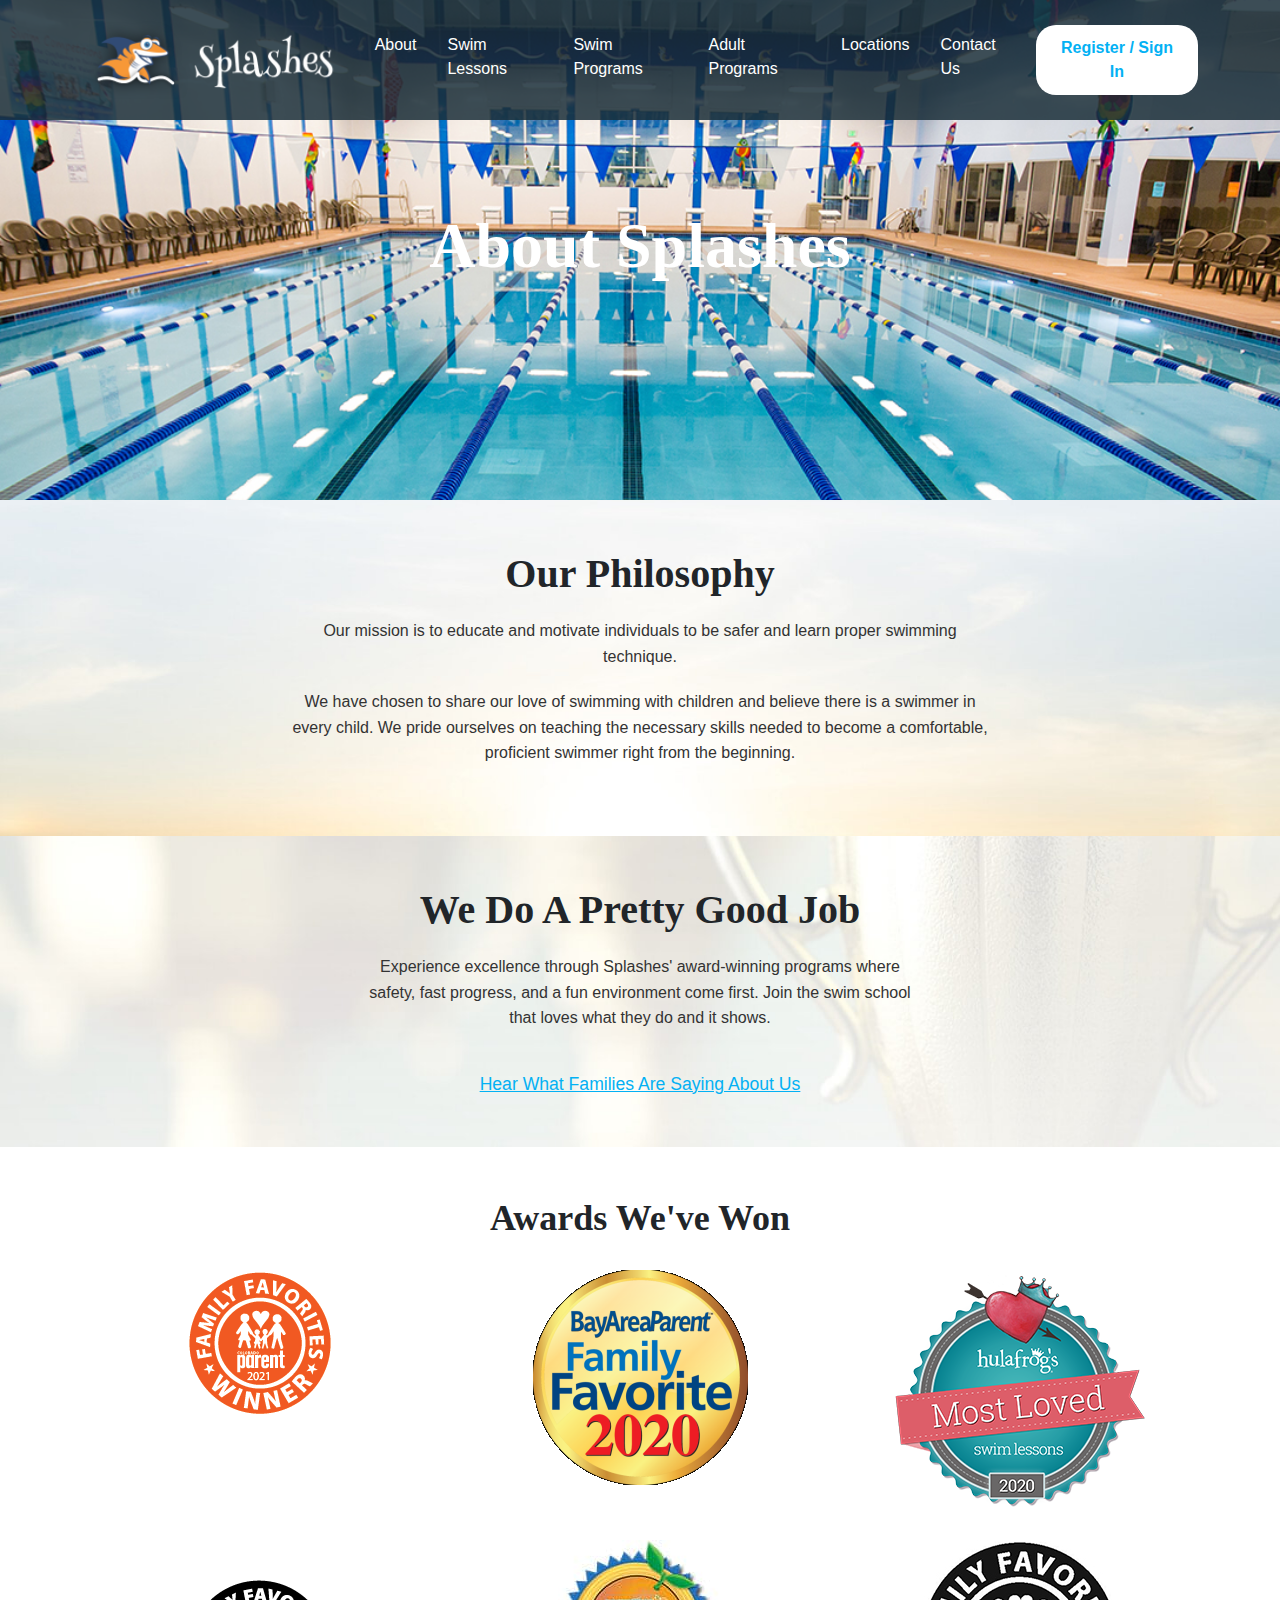
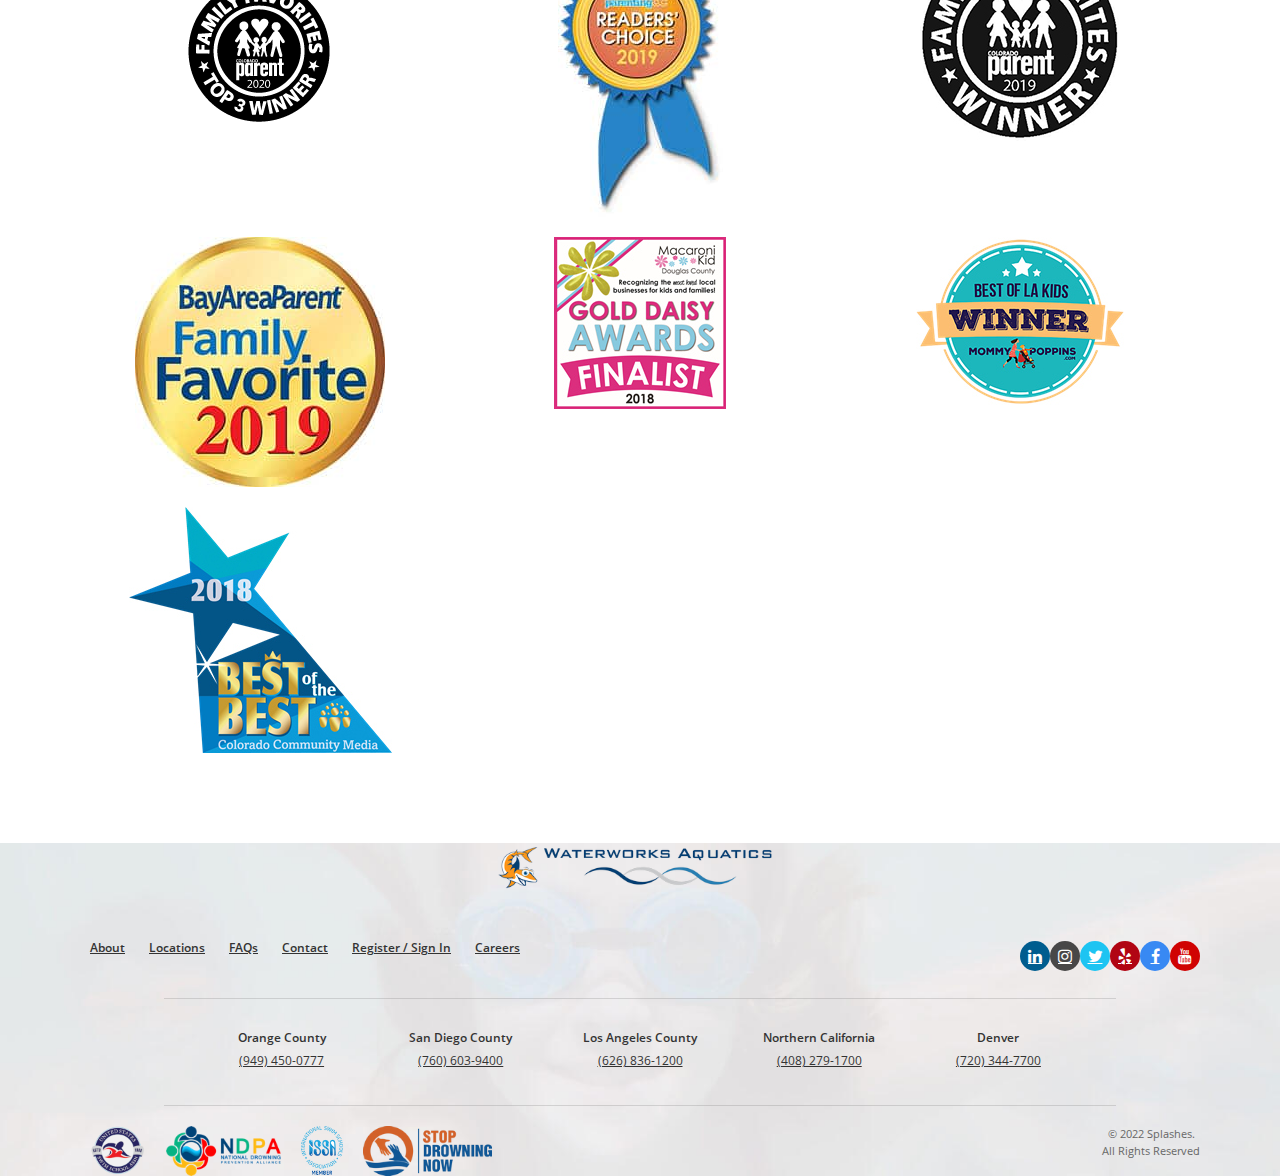
==== commit 0d0734dd: "Project - Update based on discussion - Priya" ====
--- a/about.html
+++ b/about.html
@@ -75,15 +75,15 @@
     </div>
 </section>
 
-
 <!-- Awards Section -->
 <section class="awards-section">
     <div class="container">
         <h2 class="text-center">Awards We've Won</h2>
         <div class="row text-center">
+
             <!-- Award Image 1 -->
             <div class="col-md-4 col-sm-12">
-                <img src="images/awards/bay-area-parent-2019.jpeg" alt="Award 1" class="img-fluid">
+                <img src="images/awards/colorado-parenting-family-fav2021.png" alt="Award 1" class="img-fluid">
             </div>
             <!-- Award Image 2 -->
             <div class="col-md-4 col-sm-12">
@@ -91,39 +91,36 @@
             </div>
             <!-- Award Image 3 -->
             <div class="col-md-4 col-sm-12">
-                <img src="images/awards/best-colorado-community-media-2021.jpeg" alt="Award 3" class="img-fluid">
+                <img src="images/awards/mla-swim-lessons-winner-2020-250x250.png" alt="Award 3" class="img-fluid">
             </div>
             <!-- Award Image 4 -->
             <div class="col-md-4 col-sm-12">
-                <img src="images/awards/best-of-la-kids-winner.jpeg" alt="Award 4" class="img-fluid">
+                <img src="images/awards/colorado-parenting-family-fav2020.png" alt="Award 4" class="img-fluid">
             </div>
             <!-- Award Image 5 -->
             <div class="col-md-4 col-sm-12">
-                <img src="images/awards/best-of-the-best-2018.jpeg" alt="Award 5" class="img-fluid">
+                <img src="images/awards/website-parenting-oc-2019.jpeg" alt="Award 5" class="img-fluid">
             </div>
             <!-- Award Image 6 -->
             <div class="col-md-4 col-sm-12">
                 <img src="images/awards/colorado-parenting-family-fav2019.jpeg" alt="Award 6" class="img-fluid">
-            </div>
+            </div>       
             <!-- Award Image 7 -->
             <div class="col-md-4 col-sm-12">
-                <img src="images/awards/colorado-parenting-family-fav2020.png" alt="Award 7" class="img-fluid">
-            </div>
+                <img src="images/awards/bay-area-parent-2019.jpeg" alt="Award 7" class="img-fluid">
+            </div>
+            
             <!-- Award Image 8 -->
             <div class="col-md-4 col-sm-12">
-                <img src="images/awards/colorado-parenting-family-fav2021.png" alt="Award 8" class="img-fluid">
+                <img src="images/awards/gold-daisy-award-finalist-2018.jpeg" alt="Award 8" class="img-fluid">
             </div>
             <!-- Award Image 9 -->
             <div class="col-md-4 col-sm-12">
-                <img src="images/awards/gold-daisy-award-finalist-2018.jpeg" alt="Award 9" class="img-fluid">
+                <img src="images/awards/best-of-la-kids-winner.jpeg" alt="Award 9" class="img-fluid">
             </div>
             <!-- Award Image 10 -->
             <div class="col-md-4 col-sm-12">
-                <img src="images/awards/mla-swim-lessons-winner-2020-250x250.png" alt="Award 10" class="img-fluid">
-            </div>
-            <!-- Award Image 11 -->
-            <div class="col-md-4 col-sm-12">
-                <img src="images/awards/website-parenting-oc-2019.jpeg" alt="Award 11" class="img-fluid">
+                <img src="images/awards/best-of-the-best-2018.jpeg" alt="Award 10" class="img-fluid">
             </div>
         </div>
     </div>
--- a/style.css
+++ b/style.css
@@ -4,6 +4,10 @@
     background-color: white;
 }
 
+h1 {
+    font-family: 'Bodoni Moda', serif;
+    font-weight: bold;
+}
 .navbar {
     background-color: rgba(26, 46, 56, 0.85); /* Transparent effect */
     z-index: 10;
@@ -57,10 +61,11 @@
 
 .hero h1 {
     margin-top: 20%;
+    color: white;
     font-family: 'Bodoni Moda', serif;
     font-size: 4rem;
     font-weight: bold;
-    text-shadow: 2px 2px 5px rgba(0, 0, 0, 0.7);
+   /* text-shadow: 2px 2px 5px rgba(0, 0, 0, 0.7);*/
 }
 
 .hero .btn {
@@ -167,24 +172,13 @@
     font-family: 'Bodoni Moda', serif;
     font-size: 36px;
     margin-bottom: 30px;
+    font-weight: bold;
 }
 
 .awards-section .img-fluid {
     max-width: 100%;
     height: auto;
     margin-bottom: 20px;
-}
-
-.footer {
-    background-color: #1A2E38;
-    color: white;
-    padding: 30px 0;
-}
-
-.social-icons a {
-    color: white;
-    margin: 0 10px;
-    font-size: 24px;
 }
 
 .text-align {
@@ -234,36 +228,6 @@
     .text-overlay {
         margin-right: 60%;
     }
-}
-
-
-/*About*/
-body {
-    font-family: 'Arial', sans-serif;
-    margin: 0;
-    padding: 0;
-    box-sizing: border-box;
-}
-
-h1, h2 {
-    font-family: 'Georgia', serif;
-    font-weight: bold;
-    color: #333;
-    text-shadow: 2px 2px 5px rgba(53, 53, 53, 0.7);
-}
-
-p {
-    color: #555;
-    line-height: 1.6;
-}
-
-a {
-    color: #007bff;
-    text-decoration: none;
-}
-
-a:hover {
-    text-decoration: underline;
 }
 
 /* Hero Section */
@@ -306,12 +270,18 @@
 .philosophy-section h2 {
     font-size: 2.5rem;
     margin-bottom: 20px;
+    font-family: 'Bodoni Moda', serif;
+    font-weight: bold;
 }
 
 .philosophy-section p {
-    font-size: 1.2rem;
-    max-width: 800px;
-    margin: 0 auto;
+    font-family: 'Open Sans', sans-serif;
+    font-size: 1em; 
+    max-width: 700px; /* Limits the width of the paragraph */
+    margin: 0 auto 20px; /* Centers paragraph with auto margin */
+    line-height: 1.6; 
+    color: #333; 
+
 }
 
 /* Job Section */
@@ -320,25 +290,30 @@
     background-size: cover;
     background-position: center;
     padding: 50px 20px;
+    text-align: center;
 }
 
 .job-section h2 {
     font-size: 2.5rem;
     margin-bottom: 20px;
+    font-family: 'Bodoni Moda', serif;
+    font-weight: bold;
 }
 
 .job-section p {
-    font-size: 1.2rem;
-    max-width: 800px;
-    margin: 0 auto;
-    color: #333;
+    font-family: 'Open Sans', sans-serif;
+    font-size: 1em; 
+    max-width: 550px; 
+    margin: 0 auto 20px; 
+    line-height: 1.6; 
+    color: #333; 
 }
 
 .job-section .link {
     display: inline-block;
     margin-top: 20px;
     font-size: 1.1rem;
-    color: #007bff;
+    color: #03B1F4;
     text-decoration: underline;
 }
 
@@ -360,6 +335,7 @@
     font-weight: bold;
     text-align: center;
     margin-bottom: 40px;
+    font-family: 'Bodoni Moda', serif;
 }
 
 .title-section p {
@@ -368,6 +344,8 @@
     padding: 0 10px; 
     text-align: left; 
     margin-bottom: 20px; 
+    font-family: 'Open Sans', sans-serif;
+    font-size: 1em; 
 }
 
 .title-section h3 {
@@ -392,7 +370,7 @@
 
 .title-section ul li a {
     text-decoration: underline; 
-    color: #2097d3;
+    color: #03B1F4;
 }
 
 /* Swim Programs */
@@ -409,6 +387,7 @@
     font-weight: bold;
     text-align: center;
     margin-bottom: 40px;
+    font-family: 'Bodoni Moda', serif;
 }
 
 .swimprograms-section p {
@@ -417,6 +396,9 @@
     padding: 0 10px; 
     text-align: left; 
     margin-bottom: 20px; 
+    font-family: 'Open Sans', sans-serif;
+    font-size: 1em; 
+    line-height: 1.6; 
 }
 
 .swimprograms-section h3 {
@@ -441,13 +423,15 @@
 
 .swimprograms-section ul li a {
     text-decoration: underline; 
-    color: #2097d3;
-}
+    color: #03B1F4;
+}
+
 
 /* Contact Us */
 .contactus-image {
     background-image: url('images/contact-hero.jpeg'); 
-    height: 500px;
+    height: auto;
+    width: 30%;
     background-position: center;
     background-size: cover;
     position: relative;
@@ -465,44 +449,56 @@
     max-width: 550px;
     text-align: center;      
     margin: 0 auto;   
-    margin-bottom: 70px;    
+    margin-bottom: 70px;  
+    font-family: 'Open Sans', sans-serif;
+    font-size: 1em;   
 }
 
 /* CSS for the Contact Page Icons */
 .icon-grid {
     display: grid;
-    grid-template-columns: repeat(4, 1fr); /* Adjust number of columns */
-    gap: 25px; /* Reduced gap slightly */
-    padding: 20px;
-    text-align: center;
+    grid-template-columns: repeat(4, minmax(100px, 1fr)); 
+    column-gap: 0;
+    row-gap: 70px; 
+    padding: 0; 
+    margin: 0; 
+    text-align: center;
+    margin-bottom: 80px;
 }
 
 .icon-card {
-    padding: 5px;
-    border: 1px solid #ddd;
-    border-radius: 0; 
+    padding: 3px; 
     transition: transform 0.3s ease;
+    width: 100%; 
+    box-sizing: border-box; 
 }
 
 .icon-card:hover {
     transform: scale(1.05);
-    box-shadow: 0 0 15px rgba(0, 0, 0, 0.2);
-}
-
-/* Ensuring images are square-shaped */
+    box-shadow: 0 0 10px rgba(0, 0, 0, 0.2); 
+}
+
+/* Ensuring images are square-shaped with smaller size and lighter border */
 .icon-card img {
-    width: 100%;
-    aspect-ratio: 1 / 1; /* Ensures a square aspect ratio */
-    object-fit: cover; /* Ensures image fits without distortion */
-    margin-bottom: 10px;
+    width: 40%; 
+    aspect-ratio: 1 / 1; 
+    object-fit: contain; 
+    margin-bottom: 0; 
+    border: 2px solid rgba(221, 221, 221, 0.5); 
+    padding: 5px; 
+    margin: 0 auto; 
+    display: block; 
 }
 
 .icon-card a {
     display: block;
-    font-size: 16px;
     text-decoration: underline; 
-    color: #2097d3;
-}
+    font-family: 'Open Sans', sans-serif; 
+    font-size: 1em; 
+    color: #03B1F4; 
+    margin-top: 5px; 
+}
+
 
 /* Responsive Design */
 @media (max-width: 768px) {
@@ -731,4 +727,126 @@
     font-size: 0.7em;
     color: #666;
     font-family: open-sans regular;
-}+}
+
+
+/* Swim lessons */
+.swimlessons-image {
+    background-image: url('images/which-lesson-is-best.jpeg'); 
+    height: 500px;
+    background-position: center;
+    background-size: cover;
+    position: relative;
+    margin-bottom: 20px; 
+}
+
+.swimlessons-section {
+    background-color: #fff;
+    padding: 20px;
+    max-width: 1000px;
+    margin: 0 auto;
+}
+
+.swimlessons-section h1 {
+    text-align: center;
+    font-size: 2em;
+    font-family: 'Bodoni Moda', serif;
+    font-weight: bold;
+    margin-bottom: 50px; 
+}
+
+.swimlessons-section h2 {
+font-family: 'Bodoni Moda', serif;
+font-weight: bold;
+font-size: 1em;
+margin-top: 30px; 
+margin-bottom: 10px;
+}
+
+.swimlessons-section p {
+    font-family: 'Open Sans', sans-serif;
+    font-size: 1em; 
+    line-height: 1.6; 
+    margin: 0;
+}
+
+.swimlessons-section a {
+    color: #03B1F4;
+    text-decoration: underline;
+}
+
+.learn-more {
+    margin: 0;
+    padding: 0;
+    margin-bottom: 20px; 
+}
+
+/* Locations */
+.locations-section {
+    position: relative; /* Make sure the parent is positioned */
+    top: -30px; /* Move it up */
+    padding: 40px 20px;
+    background-color: #f9f9f9; /* default background */
+    transition: margin-top 0.3s ease, background-color 0.3s ease; /* Smooth transition for margin and background */
+}
+
+.locations-section .container {
+    max-width: 1200px;
+    margin: 0 auto;
+}
+
+.locations-section h2 {
+    text-align: center;
+    margin-bottom: 20px;
+    font-size: 36px;
+    color: #333;
+}
+
+.locations-columns {
+    display: flex;
+    flex-wrap: wrap;
+    justify-content: space-around;
+}
+
+.location-group {
+    width: 30%; /* Adjust this based on how many columns you want */
+    margin-bottom: 20px;
+}
+
+.location-group h3 {
+    font-size: 24px;
+    color: hsl(0, 0%, 5%);
+    margin-bottom: 10px;
+}
+
+.location-group ul {
+    list-style: none;
+    padding-left: 0;
+}
+
+.location-group ul li {
+    margin-bottom: 8px;
+}
+
+.location-group ul li a {
+    text-decoration: none;
+    color: #00c8ff; /* Link color */
+}
+
+.location-group ul li a:hover {
+    text-decoration: underline;
+}
+
+#locationsSection {
+    display: none; /* Initially hide the locations section */
+}
+
+.white-background {
+    background-color: white !important; /* Forces the background to be white */
+}
+
+/* Show class to apply white background and move links up */
+.locations-section.show {
+    background-color: white !important; /* Turns white when visible */
+    margin-top: -80px; /* Moves the section up slightly */
+}
